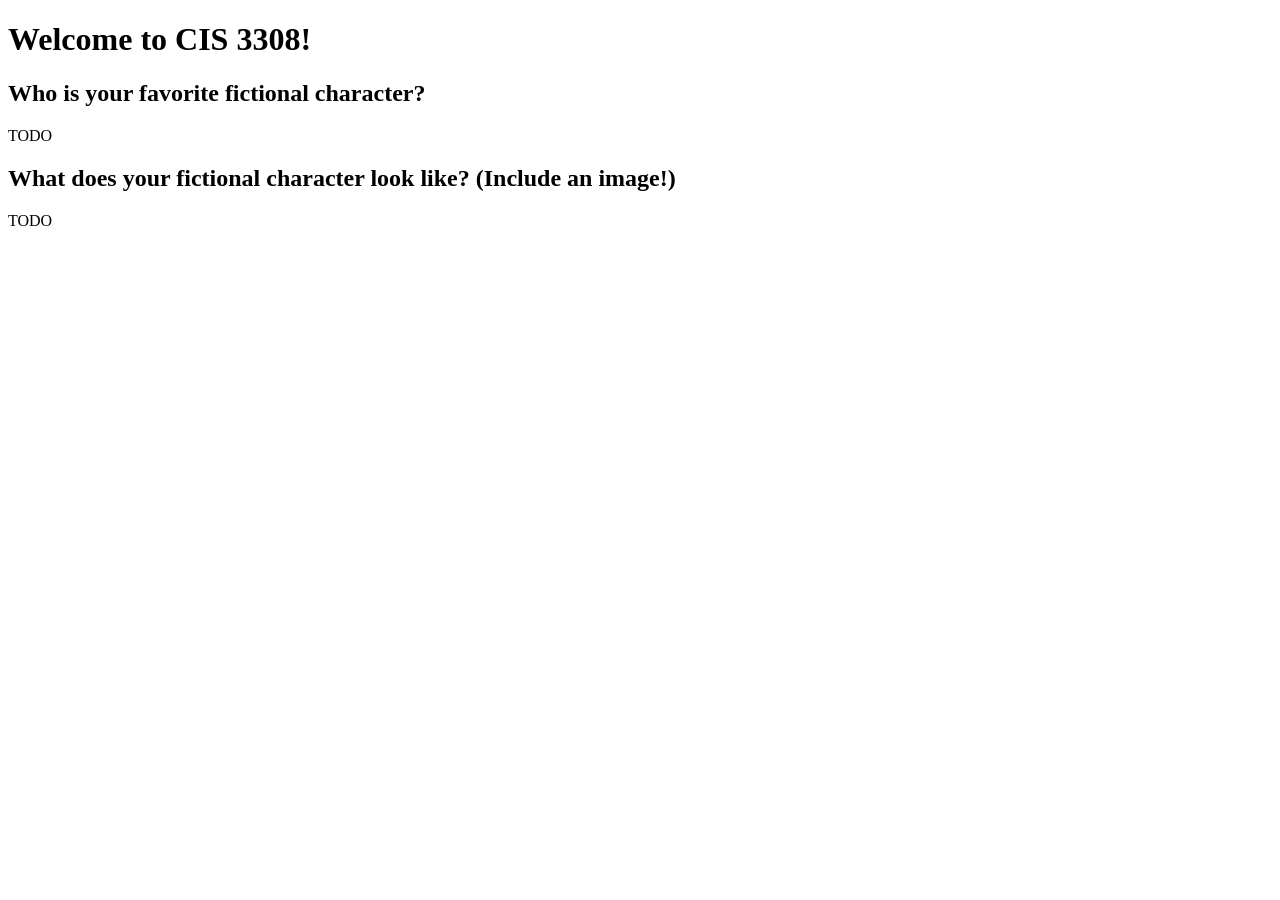
==== index.html @ 8545f02b "added website homepage" ====
<!DOCTYPE html>

<html lang="en">
  <head>
    <meta charset="utf-8">
    <meta name="viewport" content="width=device-width, initial-scale=1.0">
    <title>CIS 3308</title>
  </head>
  <body>
    <h1>Welcome to CIS 3308!</h1>

    <h2>Who is your favorite fictional character?</h2>

    TODO

    <h2>What does your fictional character look like?  (Include an image!)</h2>

    TODO

  </body>
</html>
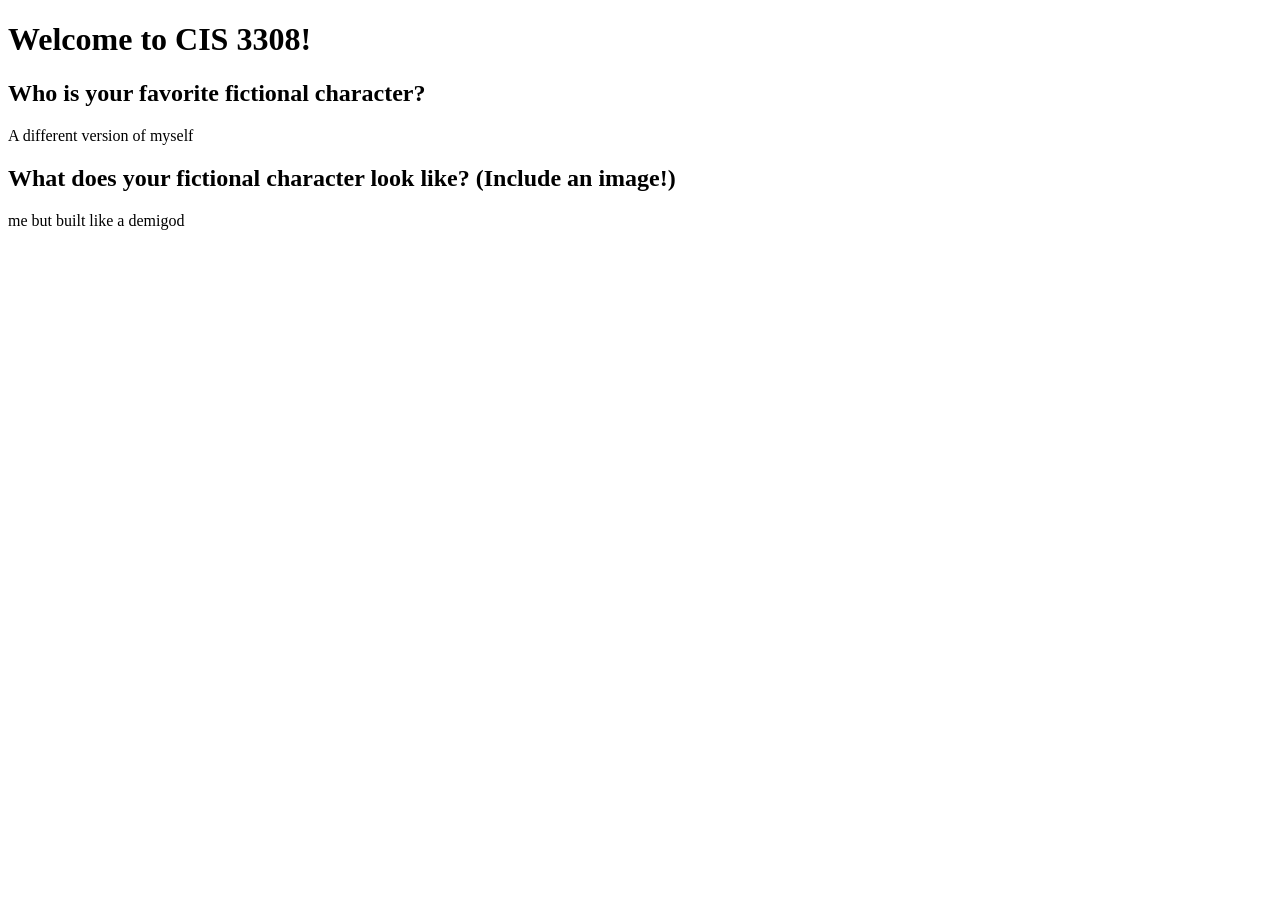
==== commit 893b4f23: "did my todos" ====
--- a/index.html
+++ b/index.html
@@ -11,11 +11,11 @@
 
     <h2>Who is your favorite fictional character?</h2>
 
-    TODO
+    A different version of myself 
 
     <h2>What does your fictional character look like?  (Include an image!)</h2>
 
-    TODO
+    me but built like a demigod
 
   </body>
 </html>
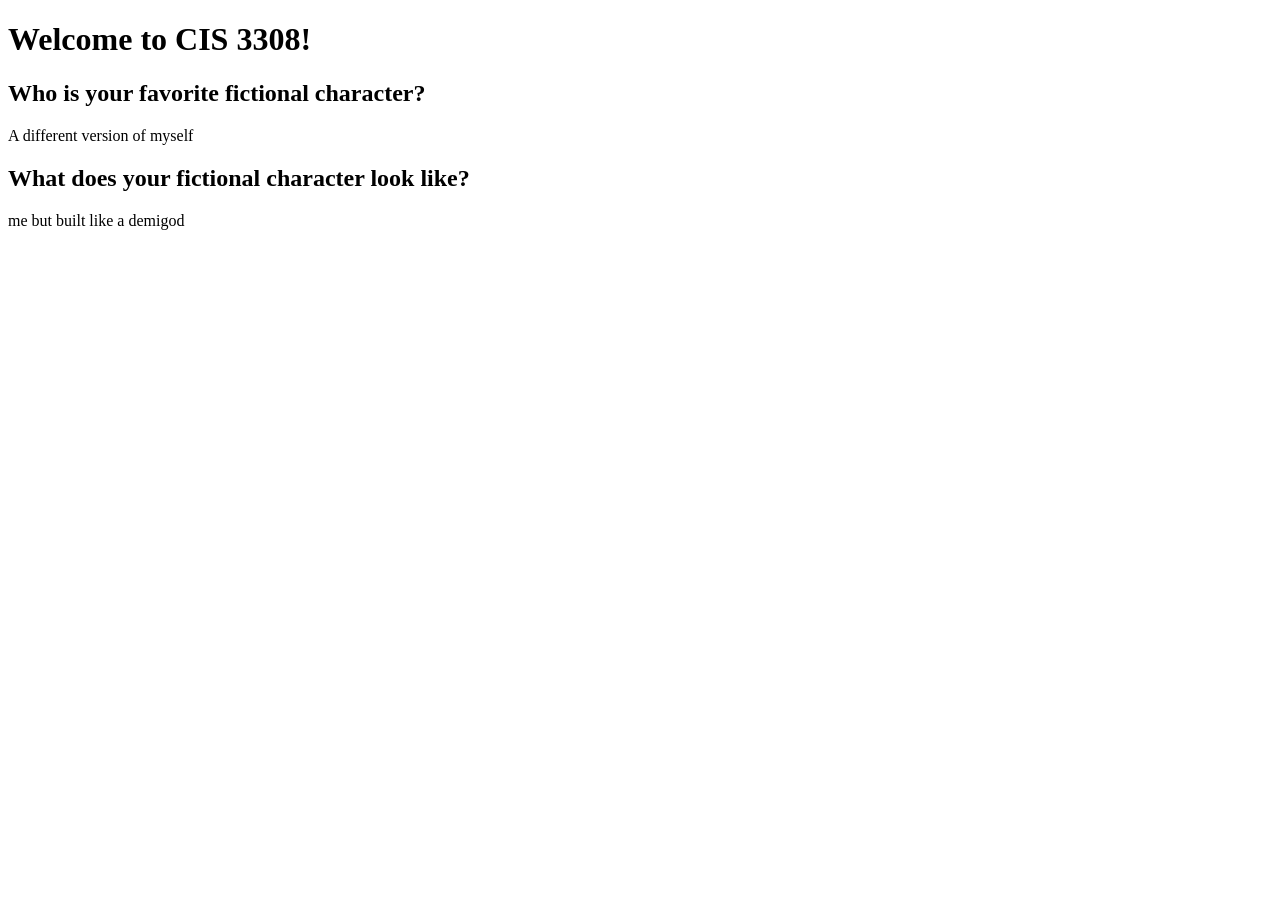
==== commit f29748e0: "removed a prompt" ====
--- a/index.html
+++ b/index.html
@@ -13,7 +13,7 @@
 
     A different version of myself 
 
-    <h2>What does your fictional character look like?  (Include an image!)</h2>
+    <h2>What does your fictional character look like? </h2>
 
     me but built like a demigod
 
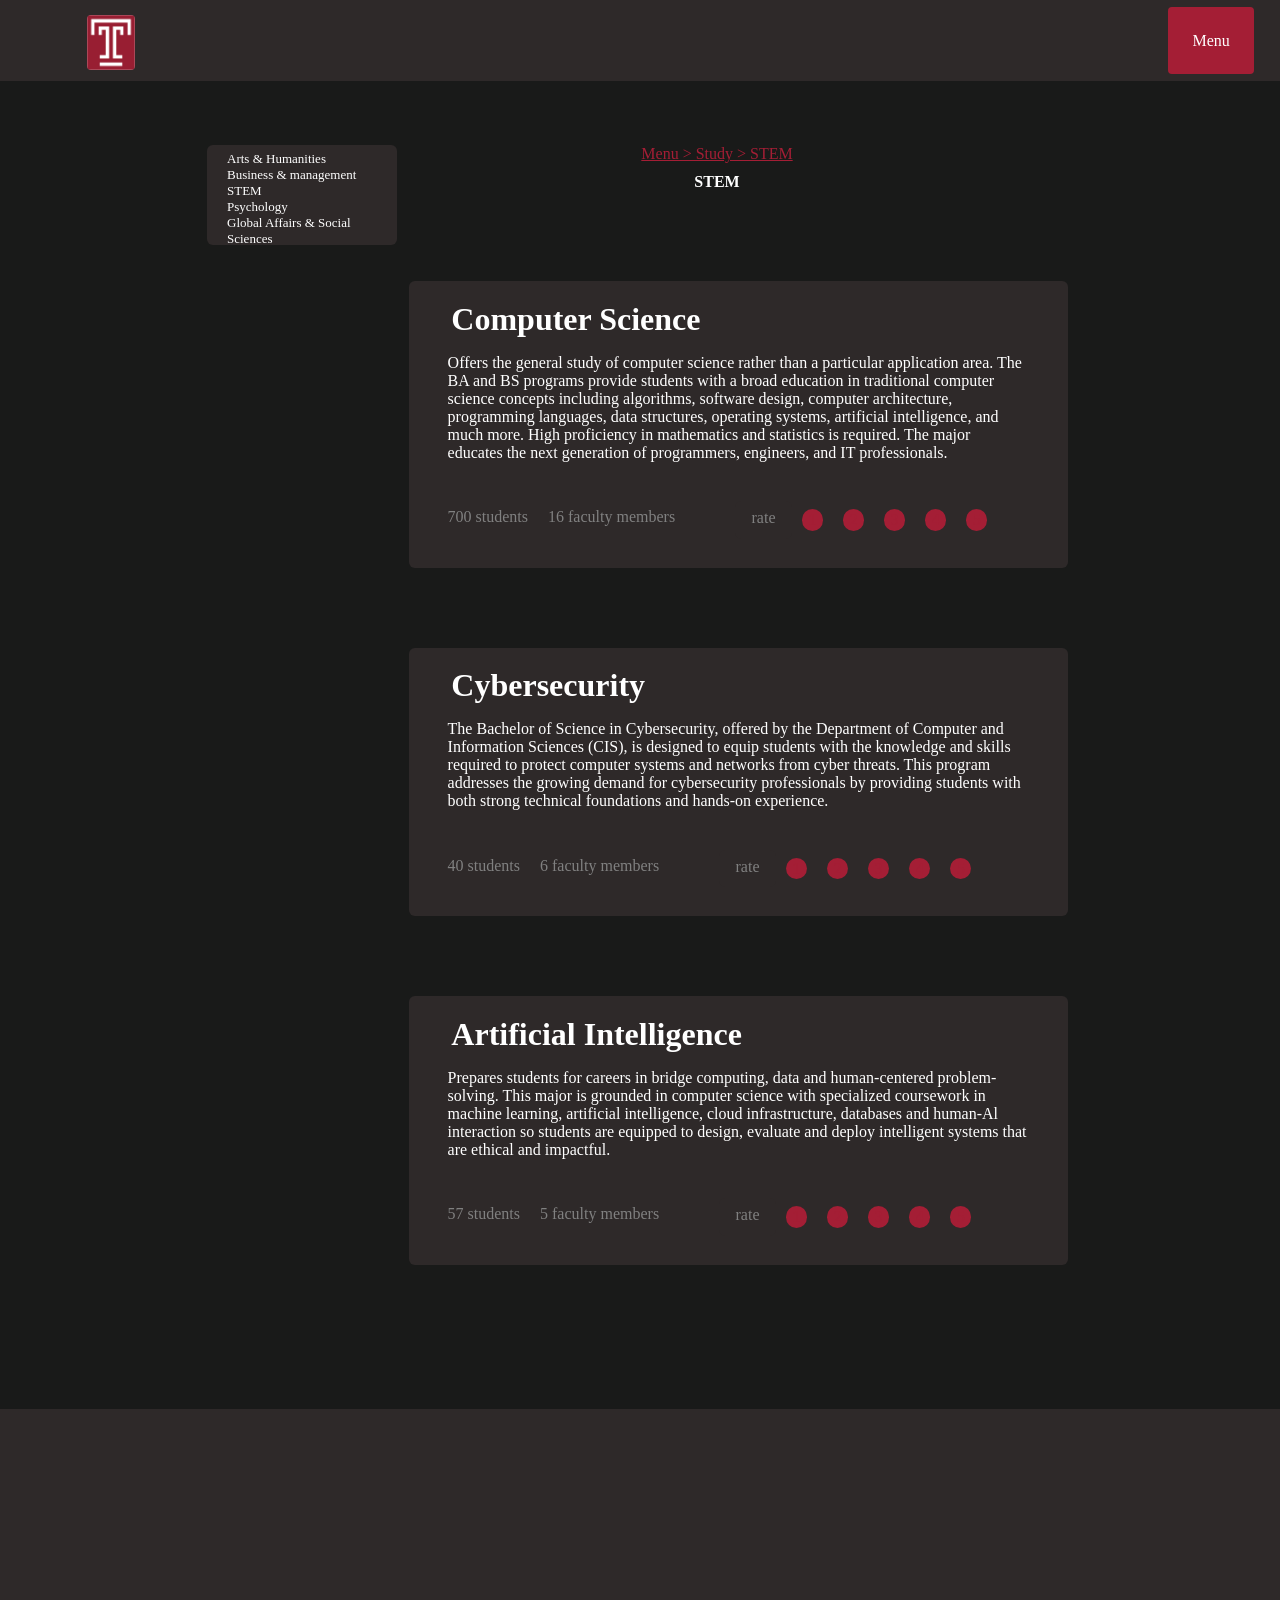
==== commit d0f14958: "Rename Main.html to index.html" ====
--- a/index.html
+++ b/index.html
@@ -1,21 +1,139 @@
-<!DOCTYPE html>
-
-<html lang="en">
-  <head>
-    <meta charset="utf-8">
-    <meta name="viewport" content="width=device-width, initial-scale=1.0">
-    <title>CIS 3308</title>
-  </head>
-  <body>
-    <h1>Welcome to CIS 3308!</h1>
-
-    <h2>Who is your favorite fictional character?</h2>
-
-    A different version of myself 
-
-    <h2>What does your fictional character look like? </h2>
-
-    me but built like a demigod
-
-  </body>
-</html>+<!DOCTYPE html>
+
+<html lang="en">
+<head>
+<meta charset="utf-8">
+<link rel= "stylesheet" href="style.css">
+<script src="interact.js" type="module" defer></script>
+</head>
+
+<body>
+<header class="topOfPage">
+
+    <img class="logo" src="TempleLogo.png">
+
+    <div class="topMenu">
+        Menu
+    </div>
+
+</header>
+
+<div class="content-page">
+
+    <div class= "sidebar">
+        <ul class="categories">
+            <li class="category">Arts & Humanities</li>
+            <!--Art, Asian Studies, Japanese-->
+            <li class="category">Business & management</li>
+            <!--IBS, Tourism hospitality & management-->
+            <li class="category">STEM</li>
+            <!--Computer Science, Cybersecurity, 
+            Artificial Intelligence-->
+            <li class="category">Psychology</li>
+            <!--Psychology-->
+            <li class="category">Global Affairs & Social Sciences</li>
+            <!--International Affairs, Political Science,
+             Economics, General Studies,
+             Communication Studies-->
+        </ul>
+    </div>
+
+    <div class="content">
+        <nav class= "breadcrumb-nav">
+            Menu > Study > STEM
+        </nav>
+
+        <header class= "header">
+            STEM
+        </header>
+
+        <div class= "tool-cards">
+            <ul class= "entries">
+                <li class="STEM"> 
+                    <h1> Computer Science</h1>
+                    <p>
+                        Offers the general study of computer science rather
+                         than a particular application area. 
+                         The BA and BS programs provide students with a broad education 
+                         in traditional computer science concepts including algorithms, 
+                         software design, computer architecture, programming languages, 
+                         data structures, operating systems, artificial intelligence, 
+                         and much more. High proficiency in mathematics and 
+                         statistics is required. The major educates the next generation of 
+                         programmers, engineers, and IT professionals.
+                    </p>
+                    <div class="metadata">
+                        <div class="students"> 700 students</div>
+                        <div class="faculty members"> 16 faculty members</div>
+                        <ul class="rating">
+                            <li class="rate"> rate</li>
+                            <li class="circle">1</li>
+                            <li class="circle">2</li>
+                            <li class="circle">3</li>
+                            <li class="circle">4</li>
+                            <li class="circle">5</li>
+                        </ul>
+                    </div>
+                    
+                </li>
+                <li class="STEM"> 
+                    <h1>Cybersecurity</h1>
+                    <p>
+                        The Bachelor of Science in Cybersecurity, offered by the Department of Computer and Information Sciences 
+                        (CIS), is designed to equip students with the knowledge and skills required to protect computer systems
+                         and networks from cyber threats. This program addresses the growing demand for cybersecurity 
+                        professionals by providing students with both strong technical foundations and hands-on experience.
+                    </p>
+                    <div class="metadata">
+                        <div class="students"> 40 students</div>
+                        <div class="faculty members"> 6 faculty members</div>
+                         <ul class="rating">
+                            <li class="rate"> rate</li>
+                            <li class="circle">1</li>
+                            <li class="circle">2</li>
+                            <li class="circle">3</li>
+                            <li class="circle">4</li>
+                            <li class="circle">5</li>
+                        </ul>
+                    </div>
+                    
+                </li>
+                <li class="STEM"> 
+                    <h1>Artificial Intelligence</h1>
+                    <p>
+                        Prepares students for careers in bridge computing, data and human-centered problem-solving. 
+                        This major is grounded in computer science with specialized coursework in machine learning, 
+                        artificial intelligence, cloud infrastructure, databases and human-Al interaction so students
+                         are equipped to design, evaluate and deploy intelligent systems that are ethical and impactful.
+                    </p>
+                    <div class="metadata">
+                        <div class="students"> 57 students</div>
+                        <div class="faculty members"> 5 faculty members</div>
+                         <ul class="rating">
+                            <li class="rate"> rate</li>
+                            <li class="circle">1</li>
+                            <li class="circle">2</li>
+                            <li class="circle">3</li>
+                            <li class="circle">4</li>
+                            <li class="circle">5</li>
+                        </ul>
+                    </div>
+                    
+                </li>
+            </ul>
+        </div>
+
+    </div>
+</div>
+
+<footer>
+
+
+
+</footer>
+
+
+</body>
+
+
+</html>
--- a/style.css
+++ b/style.css
@@ -0,0 +1,201 @@
+
+html {
+  background-color: rgb(25, 26, 25);
+}
+
+body {
+  margin: 0;
+}
+
+header {
+  display: flex;
+  flex-direction: row;
+  align-items: center;
+  background-color: rgb(46, 41, 41);
+  padding: 2%; 
+  height: 30px;
+  
+}
+
+.logo{
+  height: 55px;
+  width: auto;
+   margin-left: 5%;
+  border-radius: 4px;
+  margin-top: 3px; 
+  justify-content: center;
+  align-items: center;
+
+}
+
+.topMenu {
+  margin-left: auto;
+  padding: 2%;
+  color: white;
+  background-color: #a41e35;
+  border-radius: 4px
+}
+
+.topMenu:hover {
+  color: #a41e35; 
+  background-color: white;
+}
+
+.breadcrumb-nav {
+  color: #a41e35;
+  /* underline path
+   https://www.w3schools.com
+  /cssref/pr_text_text-decoration.php*/
+  text-decoration: underline;
+  
+}
+
+.sidebar {
+
+  background-color: rgb(46, 41, 41);
+  color: white;
+  width: 150px;
+  height: 100px;
+  margin: 0%;
+  padding-right: 40px;
+  margin-top: 5%;
+  margin-right: 100px;
+  border-radius: 6px;
+  margin-bottom: 60%;
+  
+}
+
+.categories
+{
+  /*https://www.w3schools.com/howto/
+  howto_css_list_without_bullets.asp
+  */
+  list-style-type: none;
+  font-size: small;
+  margin: 4%;
+  width: 10em;
+  margin-left: -20px;
+}
+
+.categories :hover {
+  color: #a41e35;
+}
+
+.content-page {
+  display: flex;
+  justify-content: center;
+}
+
+.content > header{
+  background-color: rgb(25, 26, 25);
+  color: white; 
+  font-weight: bold;
+}
+
+.content {
+  display: flex;
+  flex-direction: column;
+  padding-left: 120px;
+  padding-right: 20%;
+  justify-content: center;
+  align-items: center;
+  width: 200px;
+  height: 80%;
+  margin-top: 5%;
+}
+
+
+.tool-cards{
+  margin-right: 130%;
+}
+
+.entries{
+  list-style-type: none;
+  color: white; 
+  padding-right: 10%;
+  
+  /* display: flex;
+  flex-direction: column; */
+
+}
+
+.entries li{
+  margin: 80px;
+  margin-left: 5%;
+  width: 150%;
+  background-color: rgb(46, 41, 41);
+  text-align: left;
+  padding: 10%;
+  padding-bottom: 7%;
+  padding-top: 5%;
+  border-radius: 6px;
+ 
+}
+
+.entries h1{
+  font-weight: bold;
+  margin: 0;
+  margin-left: -20%;
+  width: 150%;
+
+  padding-left: 120px;
+ 
+
+}
+
+.metadata{
+
+    margin-top: 8%;
+    color: grey;
+    display: flex;
+    flex-direction: row;
+    gap: 20px;
+}
+
+.rating{
+  list-style-type: none;
+  display: flex;
+  flex-direction: row;
+  margin-top: -1.5%;
+  /* margin: 0; */
+  align-items: center;
+}
+
+.rating li.circle{
+  margin: 10px;
+  color: #a41e35;
+  background-color: #a41e35;
+  padding: 1%;
+  padding-left: 4%;
+  padding-right: 4%;
+  border-radius: 15px;
+}
+
+li.rate{
+ 
+  margin: 0;
+}
+
+.rating li.circle:hover { 
+  background-color: #a41e35;
+  color: white; 
+  transform: scale(1.5);
+  /*https://www.geeksforgeeks.org/css/how-to-expand-panel-on-hover-in-css/*/
+}
+
+.rating li.selected {
+  background-color: white;
+  color: #a41e35;
+  transform: scale(1.5);
+}
+
+footer{
+  
+  background-color: rgb(46, 41, 41);
+  padding-bottom: 600px;  
+  margin-top: 5%;
+  width: 100%;
+  height: 10px;
+  
+  
+}
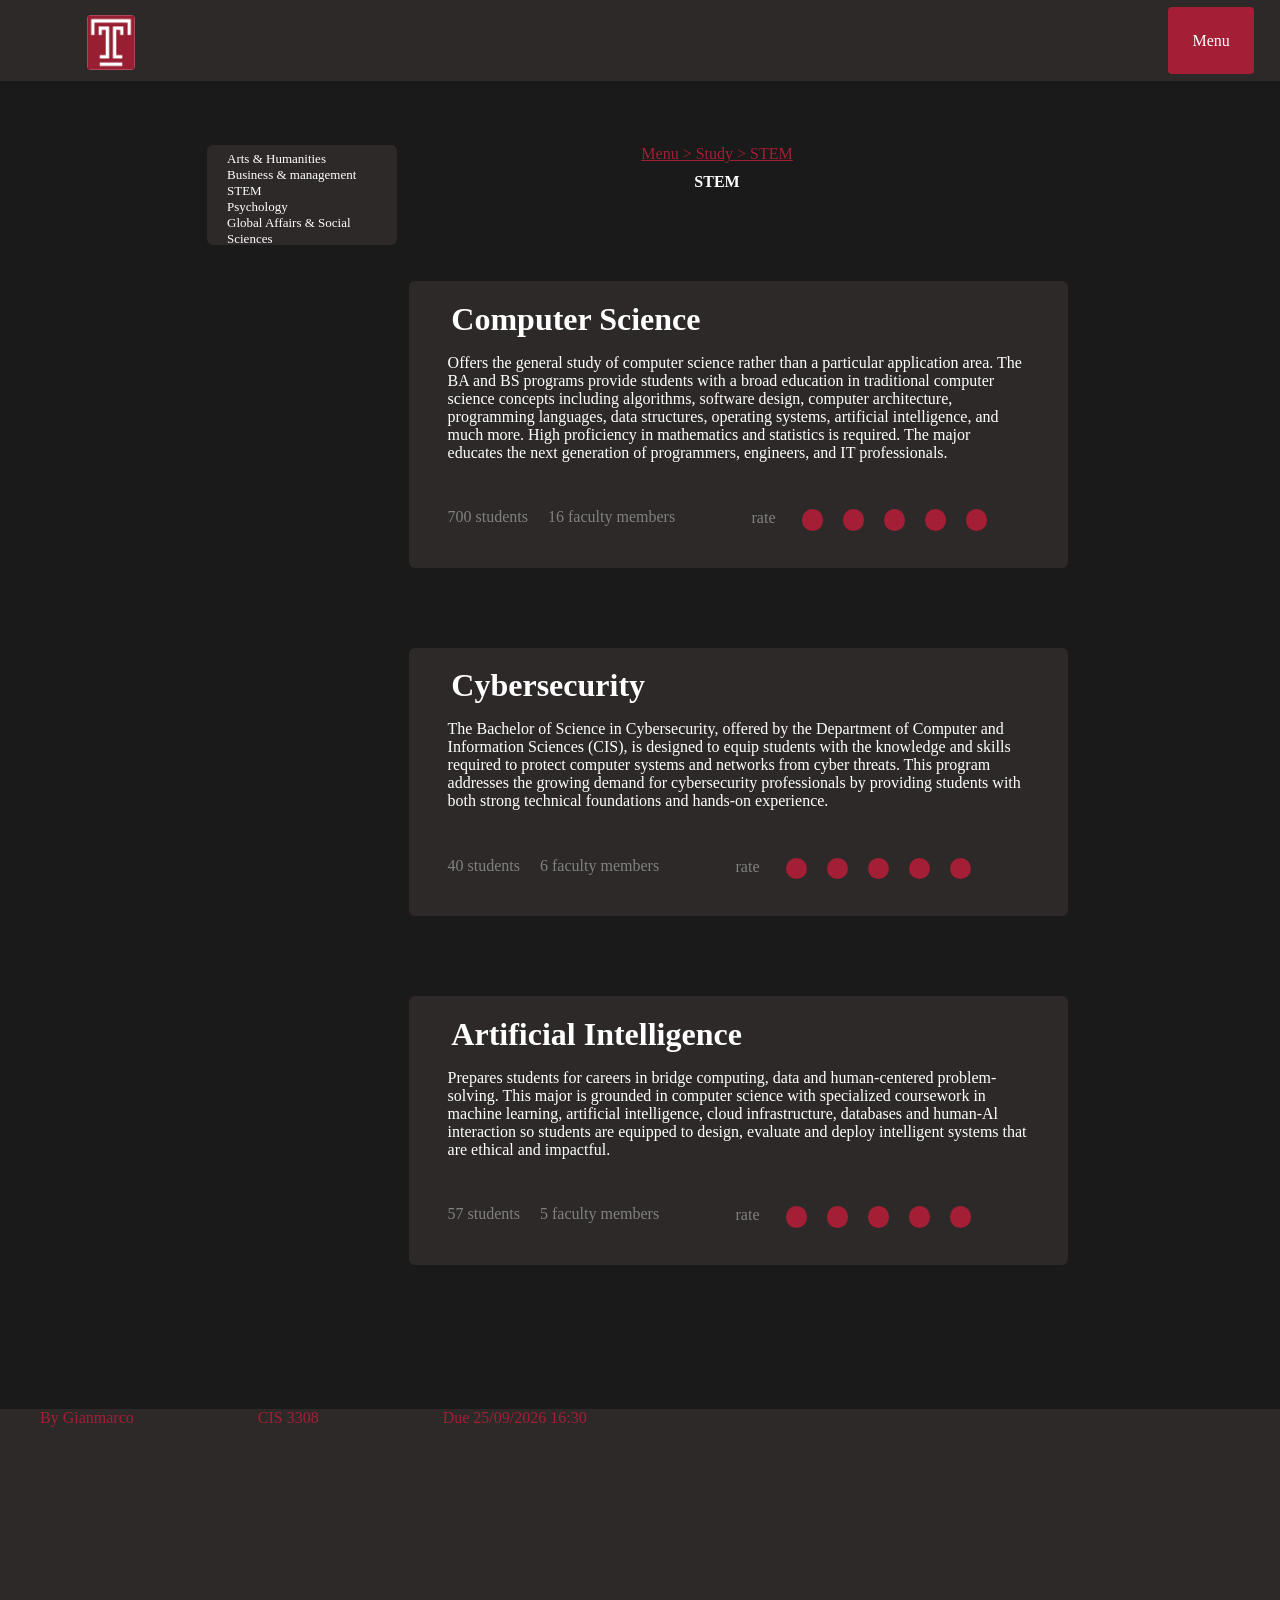
==== commit f94dacd2: "Update index.html" ====
--- a/index.html
+++ b/index.html
@@ -127,7 +127,17 @@
 </div>
 
 <footer>
-
+ <ul class="credits">
+        <li>
+            By Gianmarco
+        </li>
+        <li>
+            CIS 3308
+        </li>
+         <li>
+            Due 25/09/2026 16:30
+        </li>
+    </ul>
 
 
 </footer>
--- a/style.css
+++ b/style.css
@@ -198,4 +198,15 @@
   height: 10px;
   
   
-}+}
+
+.credits {
+  list-style-type: none;
+  color: #a41e35;
+  display: flex;
+  flex-direction: row;
+  gap: 10%;
+  margin: 0;
+  /* align-items: center;    */
+  /* margin-right: 80%; */
+}
